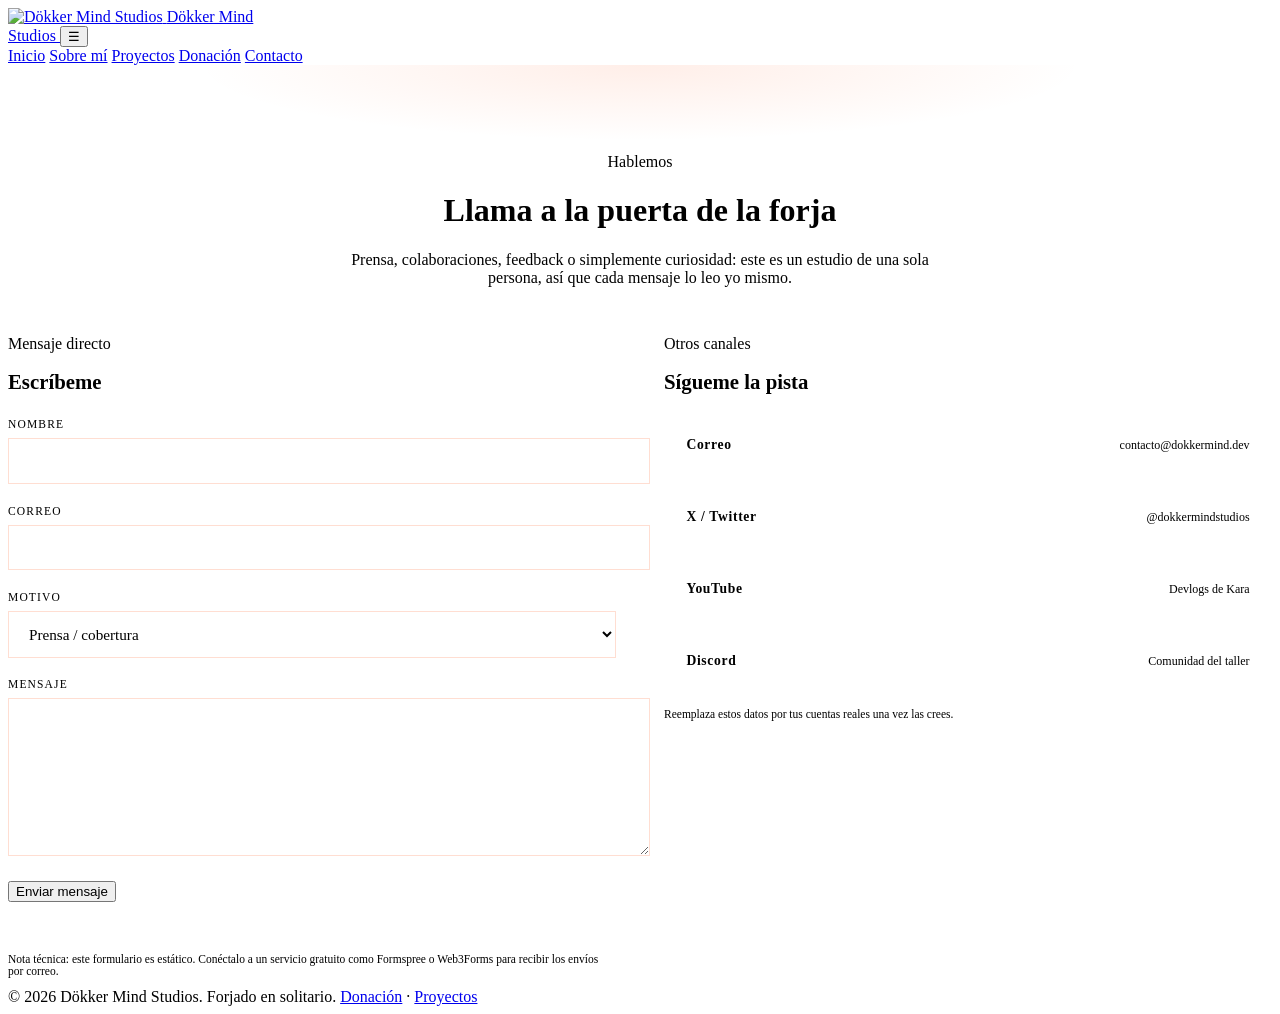
==== contacto.html @ a2026cc7 "Add files via upload Primera versión del sitio web" ====
<!DOCTYPE html>
<html lang="es">
<head>
<meta charset="UTF-8">
<meta name="viewport" content="width=device-width, initial-scale=1.0">
<title>Contacto — Dökker Mind Studios</title>
<link rel="icon" href="assets/logo.png">
<link rel="stylesheet" href="assets/style.css">
<style>
  .page-hero{ padding:5.5rem 0 3rem; text-align:center; background:radial-gradient(ellipse 50% 40% at 50% 0%, rgba(255,90,31,.1), transparent 70%); }
  .contact-grid{ display:grid; grid-template-columns:1fr 1fr; gap:3rem; align-items:start; }
  @media (max-width:860px){ .contact-grid{ grid-template-columns:1fr; } }
  .field{ margin-bottom:1.3rem; }
  .field label{ display:block; font-family:var(--mono); font-size:.72rem; letter-spacing:.1em; text-transform:uppercase; color:var(--parchment-d); margin-bottom:.5rem; }
  .field input, .field textarea, .field select{
    width:100%; background:var(--char); border:1px solid rgba(255,90,31,.2); color:var(--parchment);
    padding:.8rem 1rem; font-family:var(--body); font-size:.95rem;
  }
  .field textarea{ min-height:130px; resize:vertical; }
  .field input:focus, .field textarea:focus, .field select:focus{ border-color:var(--ember); outline:none; }
  .form-note{ font-family:var(--mono); font-size:.78rem; color:var(--ember-hot); margin-top:1rem; min-height:1.2rem; }
  .channel-list{ display:flex; flex-direction:column; gap:1.1rem; }
  .channel{ display:flex; justify-content:space-between; align-items:center; padding:1.2rem 1.4rem; }
  .channel b{ font-family:var(--display); font-size:.85rem; letter-spacing:.05em; }
  .channel span{ font-family:var(--mono); font-size:.75rem; color:var(--parchment-d); }
</style>
</head>
<body>

<nav class="nav">
  <div class="nav-inner">
    <a class="nav-brand" href="index.html">
      <img src="assets/logo.png" alt="Dökker Mind Studios">
      <span>Dökker Mind<br>Studios</span>
    </a>
    <button class="nav-toggle" aria-label="Abrir menú">☰</button>
    <div class="nav-links">
      <a href="index.html">Inicio</a>
      <a href="sobre-mi.html">Sobre mí</a>
      <a href="proyectos.html">Proyectos</a>
      <a href="donacion.html">Donación</a>
      <a href="contacto.html" class="active">Contacto</a>
    </div>
  </div>
</nav>

<header class="page-hero wrap">
  <span class="eyebrow">Hablemos</span>
  <h1>Llama a la puerta de la forja</h1>
  <p style="max-width:600px; margin:1.2rem auto 0; color:var(--parchment-d);">Prensa, colaboraciones, feedback o simplemente curiosidad: este es un estudio de una sola persona, así que cada mensaje lo leo yo mismo.</p>
</header>

<div class="seam"></div>

<section class="section">
  <div class="wrap contact-grid">
    <div>
      <span class="eyebrow">Mensaje directo</span>
      <h2 style="margin-bottom:1.5rem; font-size:1.3rem;">Escríbeme</h2>
      <form data-static-form data-success-message="Mensaje recibido. Te responderé en cuanto pueda salir de la forja.">
        <div class="field">
          <label for="nombre">Nombre</label>
          <input type="text" id="nombre" name="nombre" required>
        </div>
        <div class="field">
          <label for="email">Correo</label>
          <input type="email" id="email" name="email" required>
        </div>
        <div class="field">
          <label for="motivo">Motivo</label>
          <select id="motivo" name="motivo">
            <option>Prensa / cobertura</option>
            <option>Colaboración</option>
            <option>Feedback sobre Kara</option>
            <option>Reporte de error</option>
            <option>Otro</option>
          </select>
        </div>
        <div class="field">
          <label for="mensaje">Mensaje</label>
          <textarea id="mensaje" name="mensaje" required></textarea>
        </div>
        <button type="submit" class="btn btn-solid">Enviar mensaje</button>
        <p class="form-note" role="status"></p>
      </form>
      <p style="font-family:var(--mono); font-size:.72rem; color:var(--ash); margin-top:1rem;">Nota técnica: este formulario es estático. Conéctalo a un servicio gratuito como Formspree o Web3Forms para recibir los envíos por correo.</p>
    </div>

    <div>
      <span class="eyebrow">Otros canales</span>
      <h2 style="margin-bottom:1.5rem; font-size:1.3rem;">Sígueme la pista</h2>
      <div class="channel-list">
        <div class="card channel">
          <b>Correo</b>
          <span>contacto@dokkermind.dev</span>
        </div>
        <div class="card channel">
          <b>X / Twitter</b>
          <span>@dokkermindstudios</span>
        </div>
        <div class="card channel">
          <b>YouTube</b>
          <span>Devlogs de Kara</span>
        </div>
        <div class="card channel">
          <b>Discord</b>
          <span>Comunidad del taller</span>
        </div>
      </div>
      <p style="font-family:var(--mono); font-size:.72rem; color:var(--ash); margin-top:1.2rem;">Reemplaza estos datos por tus cuentas reales una vez las crees.</p>
    </div>
  </div>
</section>

<footer class="footer">
  <div class="wrap">
    <span>© 2026 Dökker Mind Studios. Forjado en solitario.</span>
    <span><a href="donacion.html">Donación</a> · <a href="proyectos.html">Proyectos</a></span>
  </div>
</footer>

<script src="assets/script.js"></script>
</body>
</html>
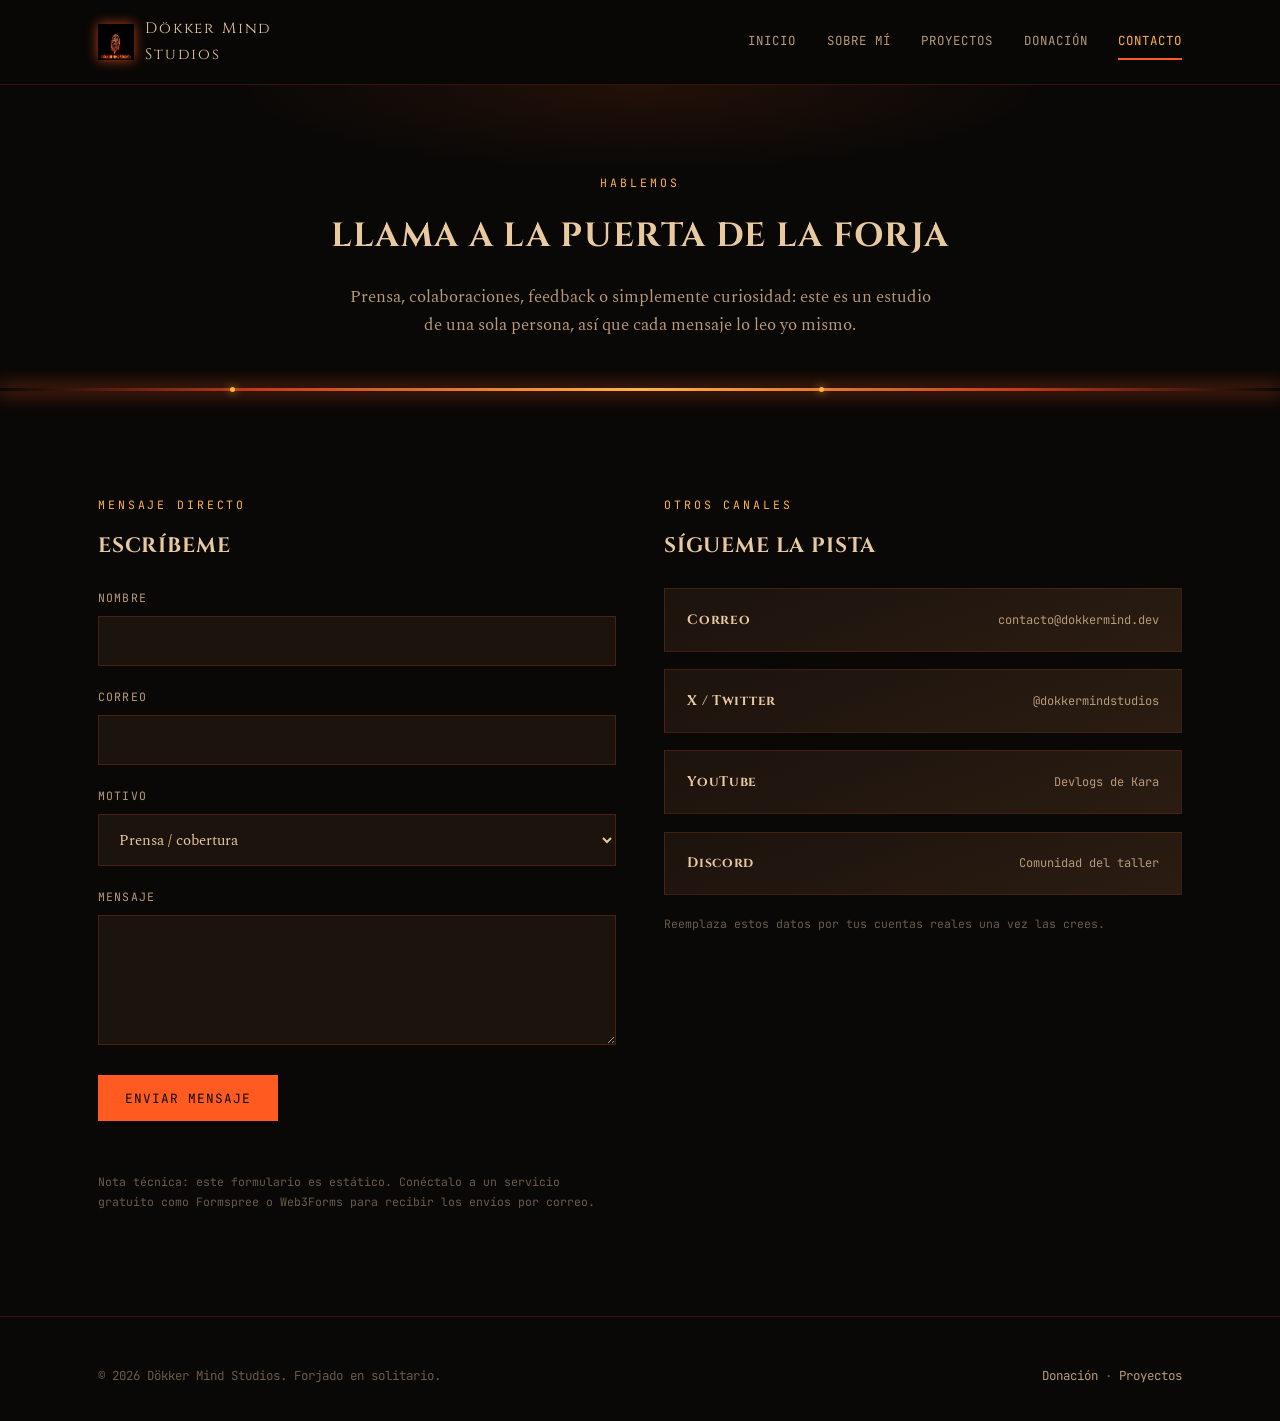
==== commit 8a335e8c: "Update contacto.html update" ====
--- a/contacto.html
+++ b/contacto.html
@@ -26,6 +26,7 @@
 </style>
 </head>
 <body>
+  <div class="global-embers"></div>
 
 <nav class="nav">
   <div class="nav-inner">
--- a/assets/style.css
+++ b/assets/style.css
@@ -0,0 +1,188 @@
+/* ===== Dökker Mind Studios — Forge Theme ===== */
+
+@import url('https://fonts.googleapis.com/css2?family=Cinzel:wght@500;700;900&family=Spectral:ital,wght@0,400;0,500;0,600;1,400&family=JetBrains+Mono:wght@400;500&display=swap');
+
+:root{
+  --void:        #0a0806;
+  --char:        #1c130d;
+  --char-2:      #2a1c12;
+  --ember:       #ff5a1f;
+  --ember-hot:   #ffb347;
+  --rust:        #c23a1a;
+  --parchment:   #e8c9a0;
+  --parchment-d: #b89a78;
+  --ash:         #6b5a4a;
+
+  --display: 'Cinzel', serif;
+  --body: 'Spectral', serif;
+  --mono: 'JetBrains Mono', monospace;
+}
+
+*{ margin:0; padding:0; box-sizing:border-box; }
+
+html{ scroll-behavior:smooth; }
+
+body{
+  background:var(--void);
+  color:var(--parchment);
+  font-family:var(--body);
+  font-size:1.05rem;
+  line-height:1.7;
+  overflow-x:hidden;
+}
+
+a{ color:inherit; text-decoration:none; }
+
+h1,h2,h3,h4{
+  font-family:var(--display);
+  letter-spacing:.04em;
+  color:var(--parchment);
+  text-transform:uppercase;
+  font-weight:700;
+}
+
+.eyebrow{
+  font-family:var(--mono);
+  font-size:.72rem;
+  letter-spacing:.25em;
+  text-transform:uppercase;
+  color:var(--ember-hot);
+  display:block;
+  margin-bottom:.9rem;
+}
+
+::selection{ background:var(--rust); color:var(--void); }
+
+:focus-visible{
+  outline:2px solid var(--ember-hot);
+  outline-offset:3px;
+}
+
+img{ max-width:100%; display:block; }
+
+/* ===== layout shells ===== */
+.wrap{ max-width:1140px; margin:0 auto; padding:0 1.75rem; }
+.section{ padding:6.5rem 0; position:relative; }
+.section-tight{ padding:4rem 0; }
+
+/* ===== forge seam divider — signature element ===== */
+.seam{
+  position:relative;
+  height:3px;
+  width:100%;
+  background:linear-gradient(90deg, transparent, var(--rust) 20%, var(--ember-hot) 50%, var(--rust) 80%, transparent);
+  box-shadow:0 0 18px 2px rgba(255,90,31,.55);
+  overflow:visible;
+}
+.seam::before, .seam::after{
+  content:'';
+  position:absolute;
+  width:5px; height:5px;
+  border-radius:50%;
+  background:var(--ember-hot);
+  box-shadow:0 0 8px var(--ember-hot);
+  top:-1px;
+}
+.seam::before{ left:18%; animation:spark 4.5s ease-in-out infinite; }
+.seam::after{ left:64%; animation:spark 5.5s ease-in-out infinite reverse; }
+@keyframes spark{
+  0%,100%{ opacity:0; transform:translateY(0); }
+  50%{ opacity:1; transform:translateY(-6px); }
+}
+
+/* ===== nav ===== */
+.nav{
+  position:sticky; top:0; z-index:50;
+  background:rgba(10,8,6,.86);
+  backdrop-filter:blur(8px);
+  border-bottom:1px solid rgba(255,90,31,.18);
+}
+.nav-inner{
+  max-width:1140px; margin:0 auto; padding:1rem 1.75rem;
+  display:flex; align-items:center; justify-content:space-between; gap:1.5rem;
+}
+.nav-brand{ display:flex; align-items:center; gap:.7rem; }
+.nav-brand img{ height:36px; width:36px; filter:drop-shadow(0 0 6px rgba(255,90,31,.7)); }
+.nav-brand span{
+  font-family:var(--display); font-size:.95rem; letter-spacing:.12em;
+  color:var(--parchment);
+}
+.nav-links{ display:flex; gap:1.9rem; font-family:var(--mono); font-size:.78rem; letter-spacing:.08em; text-transform:uppercase; }
+.nav-links a{ color:var(--parchment-d); padding:.4rem 0; border-bottom:2px solid transparent; transition:color .2s, border-color .2s; }
+.nav-links a:hover, .nav-links a.active{ color:var(--ember-hot); border-color:var(--ember); }
+.nav-toggle{ display:none; background:none; border:1px solid var(--ash); color:var(--parchment); padding:.4rem .7rem; font-family:var(--mono); }
+
+@media (max-width:760px){
+  .nav-links{ position:absolute; top:100%; left:0; right:0; background:var(--void); flex-direction:column; gap:0; border-bottom:1px solid rgba(255,90,31,.18); display:none; }
+  .nav-links.open{ display:flex; }
+  .nav-links a{ padding:1rem 1.75rem; width:100%; border-bottom:1px solid rgba(255,90,31,.08); }
+  .nav-toggle{ display:block; }
+}
+
+/* ===== buttons ===== */
+.btn{
+  display:inline-flex; align-items:center; gap:.6rem;
+  font-family:var(--mono); font-size:.8rem; letter-spacing:.08em; text-transform:uppercase;
+  padding:.85rem 1.6rem;
+  border:1px solid var(--ember);
+  color:var(--ember-hot);
+  background:linear-gradient(180deg, rgba(255,90,31,.08), transparent);
+  transition:background .25s, color .25s, box-shadow .25s;
+  cursor:pointer;
+}
+.btn:hover{ background:var(--ember); color:var(--void); box-shadow:0 0 22px rgba(255,90,31,.45); }
+.btn-solid{ background:var(--ember); color:var(--void); }
+.btn-solid:hover{ background:var(--ember-hot); }
+.btn-ghost{ border-color:var(--ash); color:var(--parchment-d); background:none; }
+.btn-ghost:hover{ background:rgba(232,201,160,.06); color:var(--parchment); box-shadow:none; }
+
+/* ===== footer ===== */
+.footer{
+  border-top:1px solid rgba(255,90,31,.18);
+  padding:3rem 0 2.2rem;
+  font-family:var(--mono); font-size:.78rem; color:var(--ash);
+}
+.footer .wrap{ display:flex; flex-wrap:wrap; justify-content:space-between; gap:1rem; align-items:center; }
+.footer a{ color:var(--parchment-d); }
+.footer a:hover{ color:var(--ember-hot); }
+
+/* ===== cards / utility ===== */
+.card{
+  background:linear-gradient(160deg, var(--char), var(--char-2));
+  border:1px solid rgba(255,90,31,.15);
+  padding:2rem;
+}
+.tag{
+  font-family:var(--mono); font-size:.68rem; letter-spacing:.12em; text-transform:uppercase;
+  border:1px solid var(--ash); color:var(--parchment-d); padding:.25rem .6rem; display:inline-block;
+}
+.tag-live{ border-color:var(--ember); color:var(--ember-hot); }
+
+.glow-text{ text-shadow:0 0 24px rgba(255,90,31,.45); }
+
+@media (prefers-reduced-motion: reduce){
+  *{ animation:none !important; transition:none !important; }
+}
+
+/* ===== brasas globales en todo el sitio ===== */
+.global-embers{
+  position:fixed;
+  inset:0;
+  height:100vh;
+  overflow:hidden;
+  pointer-events:none;
+  z-index:1;
+}
+.global-embers .ember-particle{
+  position:absolute;
+  bottom:-10px;
+  background:var(--ember-hot);
+  border-radius:50%;
+  box-shadow:0 0 6px var(--ember-hot);
+  animation:rise-global linear infinite;
+}
+@keyframes rise-global{
+  0%{ transform:translateY(0) translateX(0); opacity:0; }
+  10%{ opacity:1; }
+  100%{ transform:translateY(-100vh) translateX(20px); opacity:0; }
+}
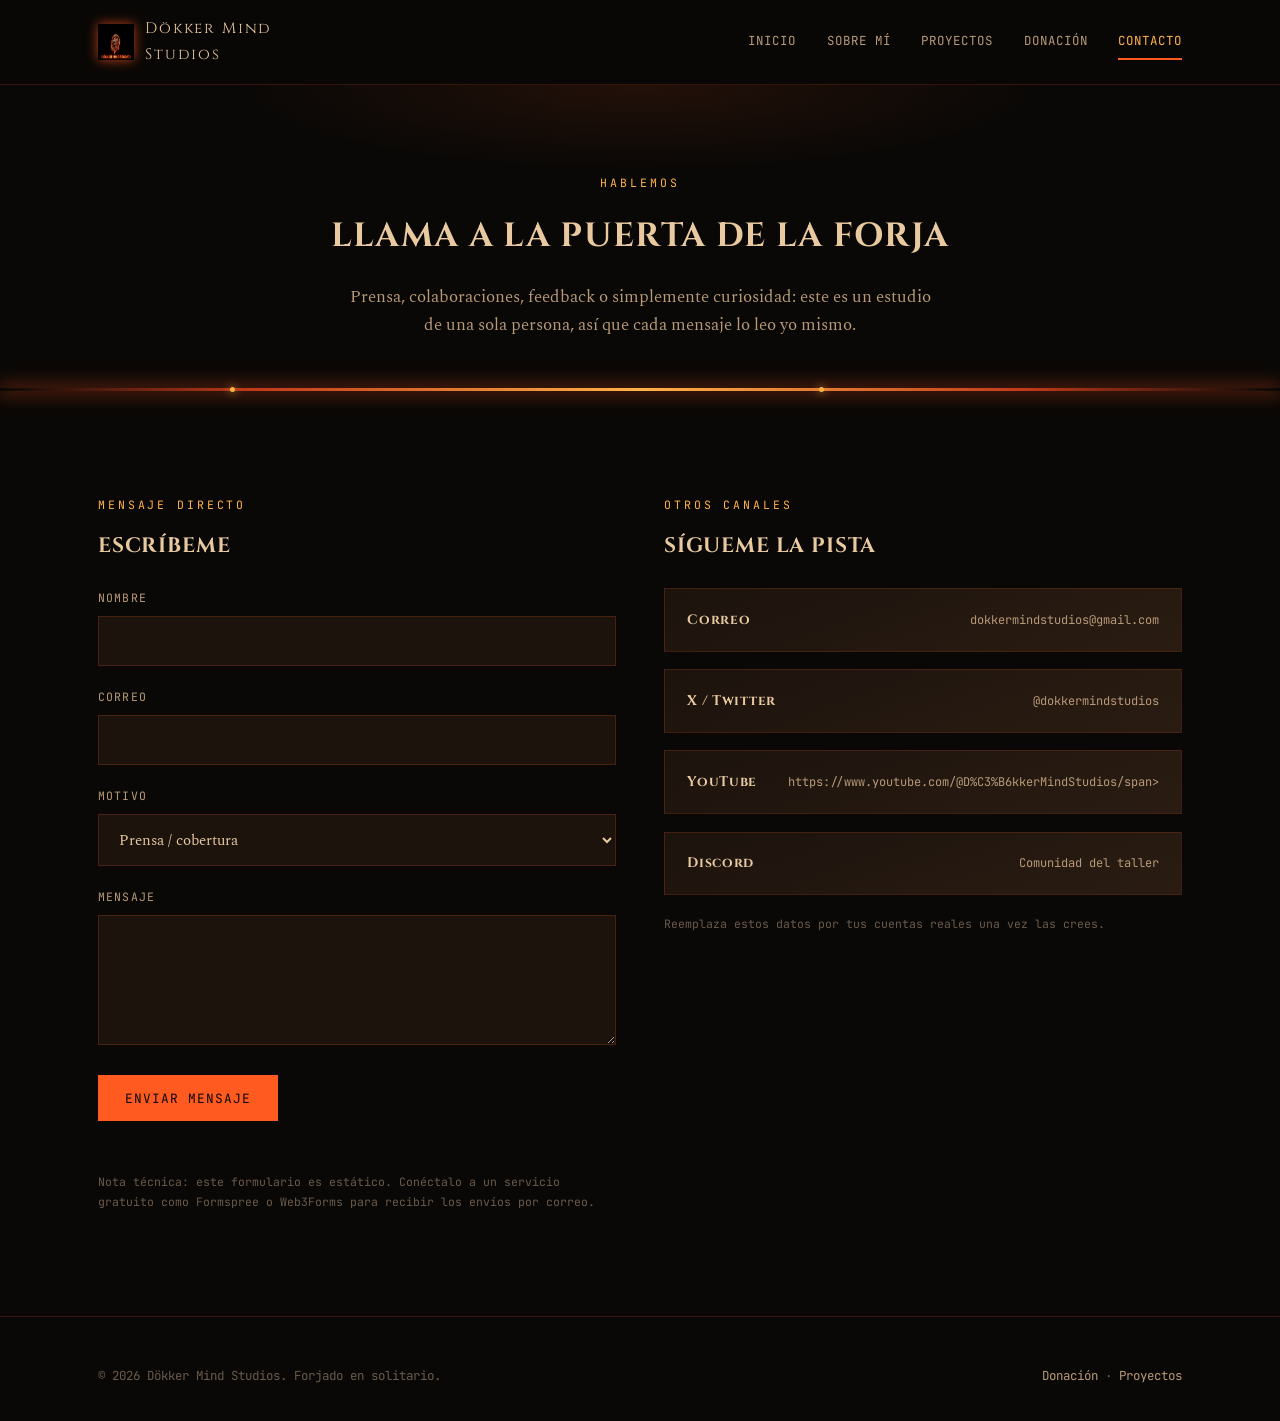
==== commit 53c359df: "Update contacto.html update" ====
--- a/contacto.html
+++ b/contacto.html
@@ -93,7 +93,7 @@
       <div class="channel-list">
         <div class="card channel">
           <b>Correo</b>
-          <span>contacto@dokkermind.dev</span>
+          <span>dokkermindstudios@gmail.com</span>
         </div>
         <div class="card channel">
           <b>X / Twitter</b>
@@ -101,7 +101,7 @@
         </div>
         <div class="card channel">
           <b>YouTube</b>
-          <span>Devlogs de Kara</span>
+          <span>https://www.youtube.com/@D%C3%B6kkerMindStudios/span>
         </div>
         <div class="card channel">
           <b>Discord</b>
